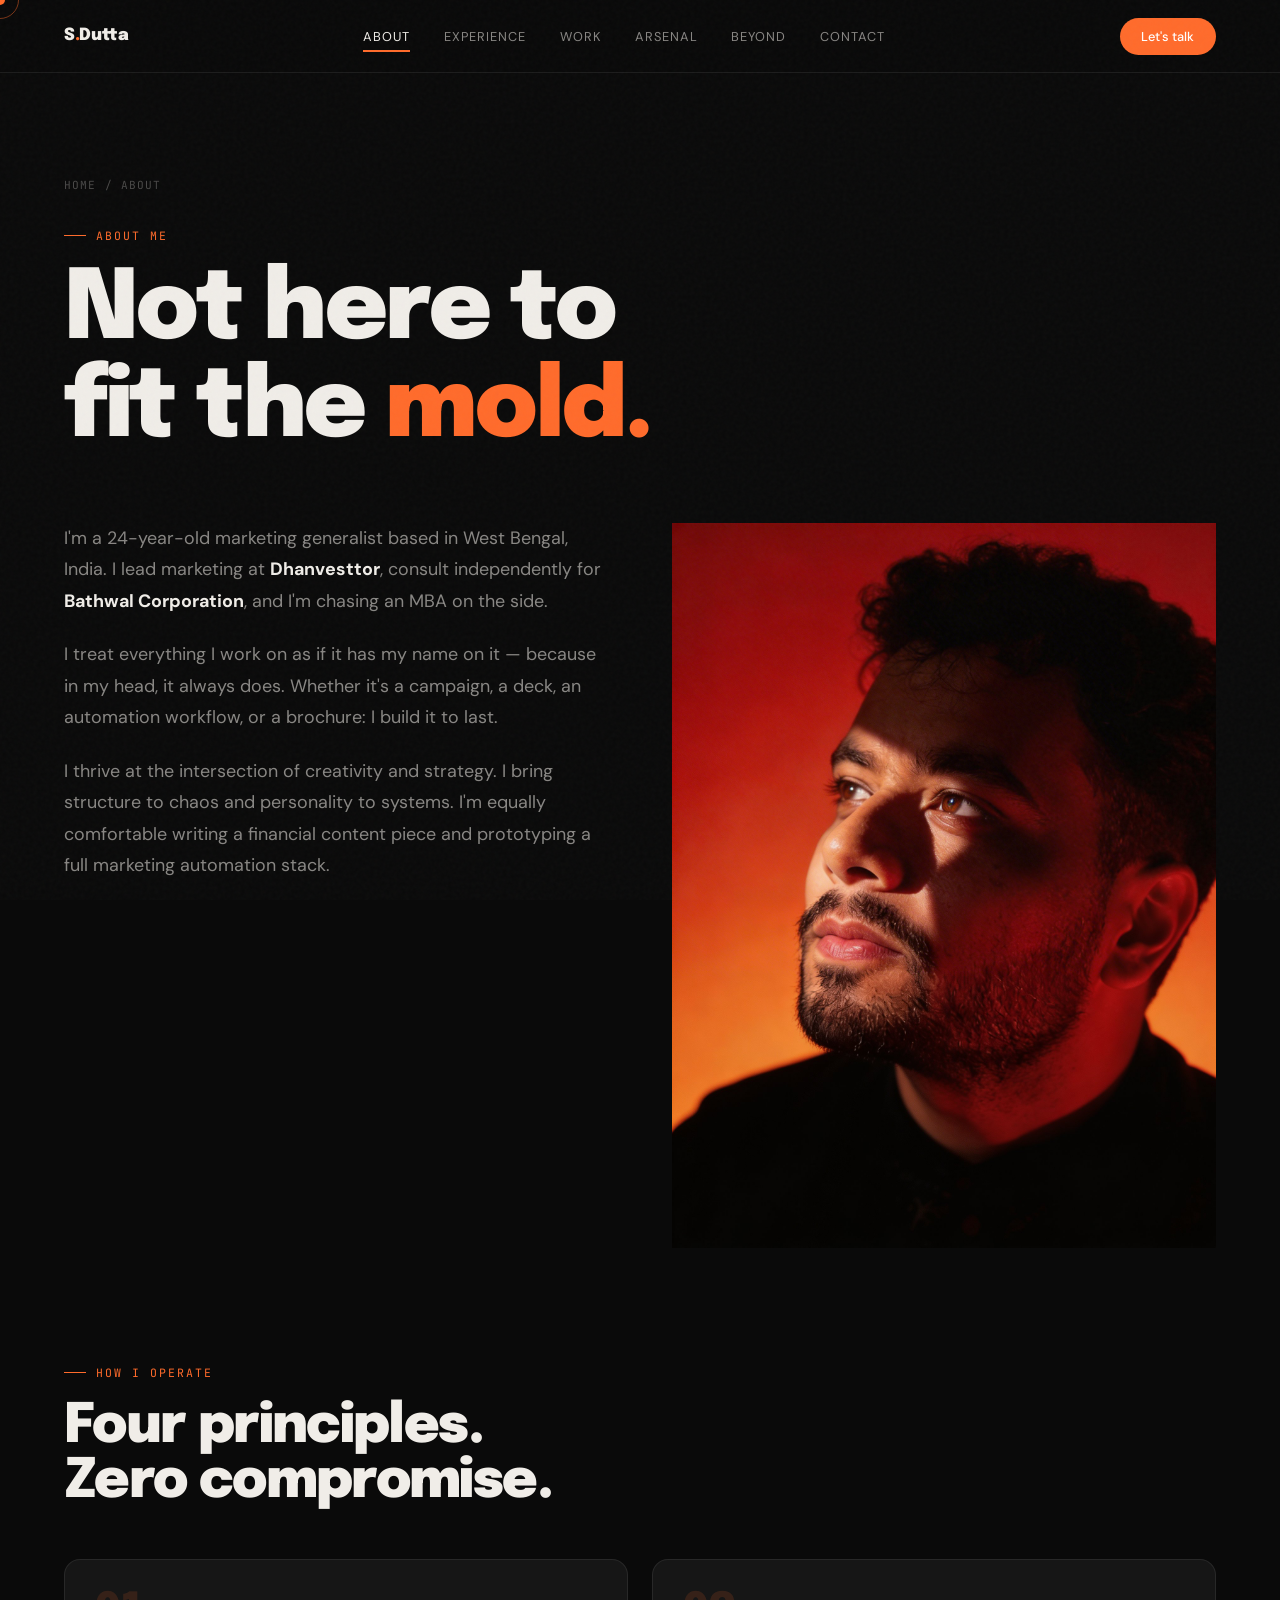
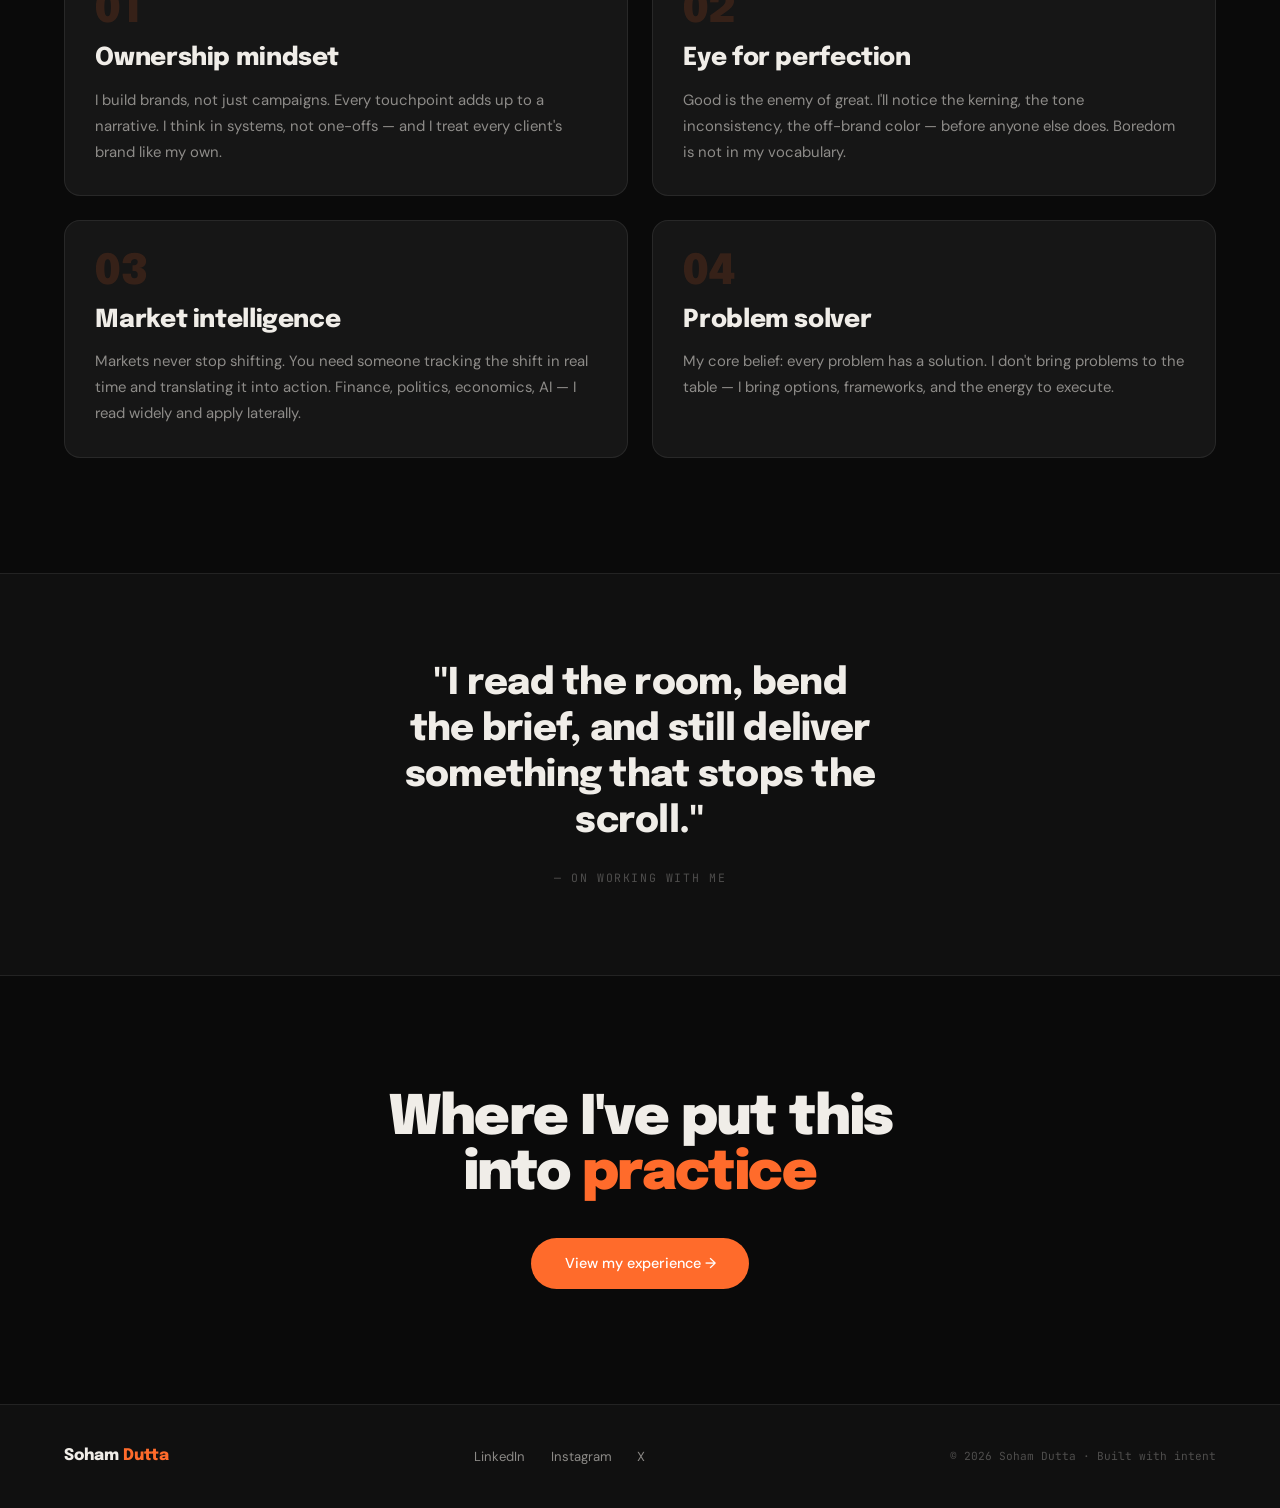
==== about.html @ 7a3a8f31 "Add files via upload" ====
<!DOCTYPE html>
<html lang="en">
<head>
<meta charset="UTF-8">
<meta name="viewport" content="width=device-width, initial-scale=1.0">
<title>About — Soham Dutta</title>
<meta name="description" content="About Soham Dutta: a 24-year-old marketing generalist from West Bengal, India, blending brand strategy, financial content and AI.">
<link rel="preconnect" href="https://fonts.googleapis.com">
<link href="https://fonts.googleapis.com/css2?family=Epilogue:wght@700;800;900&family=DM+Sans:wght@300;400;500;600&family=JetBrains+Mono:wght@400;600&display=swap" rel="stylesheet">
<link rel="stylesheet" href="style.css">
</head>
<body>

<div class="noise"></div>
<div class="scroll-progress"></div>
<div id="cursor"></div>
<div id="cursor-ring"></div>

<nav>
  <a href="index.html" class="nav-logo">S<span>.</span>Dutta</a>
  <div class="nav-links">
    <a href="about.html">About</a>
    <a href="experience.html">Experience</a>
    <a href="work.html">Work</a>
    <a href="skills.html">Arsenal</a>
    <a href="beyond.html">Beyond</a>
    <a href="contact.html">Contact</a>
  </div>
  <a href="contact.html" class="nav-cta">Let's talk</a>
  <button class="nav-toggle" aria-label="Menu">☰</button>
</nav>

<main>

<section class="page-hero">
  <div class="inner">
    <div class="breadcrumb"><a href="index.html">Home</a> / About</div>
    <div class="eyebrow">About me</div>
    <h1 class="h-xl reveal">Not here to<br>fit the <span class="accent">mold.</span></h1>
  </div>
</section>

<section class="section" style="padding-top:0">
  <div class="inner">
    <div class="grid-2" style="gap:4rem;align-items:start">
      <div>
        <p class="lede reveal">I'm a 24-year-old marketing generalist based in West Bengal, India. I lead marketing at <b style="color:var(--ink)">Dhanvesttor</b>, consult independently for <b style="color:var(--ink)">Bathwal Corporation</b>, and I'm chasing an MBA on the side.</p>
        <p class="lede reveal reveal-d1" style="margin-top:1.4rem">I treat everything I work on as if it has my name on it — because in my head, it always does. Whether it's a campaign, a deck, an automation workflow, or a brochure: I build it to last.</p>
        <p class="lede reveal reveal-d2" style="margin-top:1.4rem">I thrive at the intersection of creativity and strategy. I bring structure to chaos and personality to systems. I'm equally comfortable writing a financial content piece and prototyping a full marketing automation stack.</p>
      </div>
      <div class="reveal reveal-d1">
        <div class="portrait" style="width:100%">
          <img src="soham.jpg" alt="Soham Dutta">
        </div>
      </div>
    </div>
  </div>
</section>

<section class="section" style="padding-top:0">
  <div class="inner">
    <div class="eyebrow reveal">How I operate</div>
    <h2 class="h-lg reveal">Four principles.<br>Zero compromise.</h2>
    <div class="grid-2" style="margin-top:3rem">
      <div class="card reveal">
        <div class="proj-num">01</div>
        <h3 class="h-md">Ownership mindset</h3>
        <p style="color:var(--ink-muted);font-size:.93rem;margin-top:.8rem;line-height:1.75">I build brands, not just campaigns. Every touchpoint adds up to a narrative. I think in systems, not one-offs — and I treat every client's brand like my own.</p>
      </div>
      <div class="card reveal reveal-d1">
        <div class="proj-num">02</div>
        <h3 class="h-md">Eye for perfection</h3>
        <p style="color:var(--ink-muted);font-size:.93rem;margin-top:.8rem;line-height:1.75">Good is the enemy of great. I'll notice the kerning, the tone inconsistency, the off-brand color — before anyone else does. Boredom is not in my vocabulary.</p>
      </div>
      <div class="card reveal reveal-d2">
        <div class="proj-num">03</div>
        <h3 class="h-md">Market intelligence</h3>
        <p style="color:var(--ink-muted);font-size:.93rem;margin-top:.8rem;line-height:1.75">Markets never stop shifting. You need someone tracking the shift in real time and translating it into action. Finance, politics, economics, AI — I read widely and apply laterally.</p>
      </div>
      <div class="card reveal reveal-d3">
        <div class="proj-num">04</div>
        <h3 class="h-md">Problem solver</h3>
        <p style="color:var(--ink-muted);font-size:.93rem;margin-top:.8rem;line-height:1.75">My core belief: every problem has a solution. I don't bring problems to the table — I bring options, frameworks, and the energy to execute.</p>
      </div>
    </div>
  </div>
</section>

<section class="quote-band">
  <blockquote class="reveal">"I read the room, bend the brief, and still deliver something that stops the scroll."</blockquote>
  <cite class="reveal reveal-d1">— on working with me</cite>
</section>

<section class="section" style="text-align:center">
  <div class="inner">
    <h2 class="h-lg reveal">Where I've put this<br>into <span class="accent">practice</span></h2>
    <div class="reveal reveal-d1" style="margin-top:2.2rem">
      <a href="experience.html" class="btn btn-primary">View my experience →</a>
    </div>
  </div>
</section>

</main>

<footer>
  <div class="foot-name">Soham <span class="accent">Dutta</span></div>
  <div class="foot-links">
    <a href="#" target="_blank" rel="noopener">LinkedIn</a>
    <a href="#" target="_blank" rel="noopener">Instagram</a>
    <a href="#" target="_blank" rel="noopener">X</a>
  </div>
  <div class="foot-copy">© 2026 Soham Dutta · Built with intent</div>
</footer>

<script src="main.js"></script>
</body>
</html>
---- style.css ----
/* ==========================================================================
   SOHAM DUTTA — Marketing Generalist
   Design system: Terminal Dark / Signal Orange
   Edit tokens below to re-theme the whole site.
   ========================================================================== */

:root{
  --bg:          #0a0a0a;
  --bg-low:      #101010;
  --bg-mid:      #161616;
  --bg-high:     #1e1e1e;
  --ink:         #f0ede8;
  --ink-muted:   rgba(240,237,232,0.55);
  --ink-dim:     rgba(240,237,232,0.28);
  --orange:      #ff6b2b;
  --orange-deep: #e5551a;
  --orange-pale: rgba(255,107,43,0.12);
  --green:       #35d07f;
  --line:        rgba(255,255,255,0.08);
  --line-strong: rgba(255,255,255,0.14);

  --font-display:'Epilogue',sans-serif;
  --font-body:   'DM Sans',sans-serif;
  --font-mono:   'JetBrains Mono',monospace;

  --pad-x: clamp(1.25rem, 5vw, 5rem);
  --radius: 1rem;
  --radius-sm: .6rem;
}

*{margin:0;padding:0;box-sizing:border-box}
html{scroll-behavior:smooth}
body{
  background:var(--bg);
  color:var(--ink);
  font-family:var(--font-body);
  font-size:16px;
  line-height:1.65;
  overflow-x:hidden;
}
@media(hover:hover) and (pointer:fine){ body{cursor:none} body a, body button{cursor:none} }

::selection{background:var(--orange);color:#fff}
img{max-width:100%;display:block}
a{color:inherit;text-decoration:none}
ul{list-style:none}

/* ---- noise grain ------------------------------------------------------- */
.noise{position:fixed;inset:0;z-index:2000;pointer-events:none;opacity:.03;
  background-image:url("data:image/svg+xml,%3Csvg viewBox='0 0 256 256' xmlns='http://www.w3.org/2000/svg'%3E%3Cfilter id='n'%3E%3CfeTurbulence type='fractalNoise' baseFrequency='0.9' numOctaves='4' stitchTiles='stitch'/%3E%3C/filter%3E%3Crect width='100%25' height='100%25' filter='url(%23n)'/%3E%3C/svg%3E")}

/* ---- custom cursor ------------------------------------------------------ */
#cursor,#cursor-ring{position:fixed;pointer-events:none;border-radius:50%;transform:translate(-50%,-50%);z-index:9999}
#cursor{width:10px;height:10px;background:var(--orange);transition:width .2s,height .2s,background .2s}
#cursor-ring{width:38px;height:38px;border:1px solid rgba(255,107,43,.45);z-index:9998;transition:width .25s ease,height .25s ease,border-color .25s}
body.cursor-hover #cursor{width:16px;height:16px;background:#fff}
body.cursor-hover #cursor-ring{width:58px;height:58px;border-color:rgba(255,107,43,.9)}
@media(hover:none),(pointer:coarse){#cursor,#cursor-ring{display:none}}

/* ---- scroll progress ---------------------------------------------------- */
.scroll-progress{position:fixed;top:0;left:0;height:2px;width:0;background:var(--orange);z-index:1500;transition:width .08s linear}

/* ---- ticker (signature) ------------------------------------------------- */
.ticker{border-top:1px solid var(--line);border-bottom:1px solid var(--line);
  background:var(--bg-low);overflow:hidden;white-space:nowrap;padding:.55rem 0;position:relative}
.ticker-track{display:inline-flex;gap:2.75rem;animation:ticker 36s linear infinite;will-change:transform}
.ticker:hover .ticker-track{animation-play-state:paused}
@keyframes ticker{from{transform:translateX(0)}to{transform:translateX(-50%)}}
.tick{font-family:var(--font-mono);font-size:.74rem;letter-spacing:.06em;color:var(--ink-muted);display:inline-flex;align-items:center;gap:.5rem}
.tick b{color:var(--ink);font-weight:600}
.tick .up{color:var(--green)} .tick .hot{color:var(--orange)}

/* ---- nav ----------------------------------------------------------------- */
nav{position:fixed;top:0;left:0;right:0;z-index:1000;
  display:flex;justify-content:space-between;align-items:center;
  padding:1.1rem var(--pad-x);
  background:rgba(10,10,10,.72);backdrop-filter:blur(18px);-webkit-backdrop-filter:blur(18px);
  border-bottom:1px solid var(--line)}
.nav-logo{font-family:var(--font-display);font-weight:900;font-size:1.05rem;letter-spacing:-.02em}
.nav-logo span{color:var(--orange)}
.nav-links{display:flex;gap:2.1rem;align-items:center}
.nav-links a{font-size:.8rem;letter-spacing:.08em;text-transform:uppercase;color:var(--ink-muted);position:relative;transition:color .25s}
.nav-links a::after{content:'';position:absolute;left:0;bottom:-5px;width:0;height:1.5px;background:var(--orange);transition:width .3s}
.nav-links a:hover,.nav-links a.active{color:var(--ink)}
.nav-links a:hover::after,.nav-links a.active::after{width:100%}
.nav-cta{background:var(--orange);color:#fff;padding:.5rem 1.35rem;border-radius:2rem;font-size:.8rem;font-weight:500;transition:transform .25s,box-shadow .25s}
.nav-cta:hover{transform:translateY(-2px);box-shadow:0 8px 28px rgba(255,107,43,.35)}

/* mobile nav */
.nav-toggle{display:none;background:none;border:none;color:var(--ink);font-size:1.4rem;line-height:1}
@media(max-width:820px){
  .nav-links{position:fixed;inset:0;top:0;background:rgba(10,10,10,.97);flex-direction:column;justify-content:center;gap:2rem;
    transform:translateY(-100%);transition:transform .4s cubic-bezier(.7,0,.3,1);z-index:-1;padding-top:2rem}
  .nav-links.open{transform:translateY(0)}
  .nav-links a{font-size:1.15rem}
  .nav-toggle{display:block;z-index:10}
  .nav-cta{display:none}
}

/* ---- page shell ----------------------------------------------------------- */
main{padding-top:64px}
.section{padding:clamp(4rem,9vw,7.5rem) var(--pad-x);position:relative}
.inner{max-width:1180px;margin:0 auto}
.eyebrow{font-family:var(--font-mono);font-size:.72rem;letter-spacing:.18em;text-transform:uppercase;color:var(--orange);margin-bottom:1.1rem;display:flex;align-items:center;gap:.6rem}
.eyebrow::before{content:'';width:22px;height:1px;background:var(--orange)}
h1,h2,h3{font-family:var(--font-display);letter-spacing:-.03em;line-height:1.02}
.h-xl{font-size:clamp(2.7rem,7.5vw,6rem);font-weight:900}
.h-lg{font-size:clamp(2.1rem,4.5vw,3.4rem);font-weight:900}
.h-md{font-size:clamp(1.2rem,2.2vw,1.55rem);font-weight:800;letter-spacing:-.015em;line-height:1.25}
.lede{font-size:clamp(1rem,1.4vw,1.15rem);color:var(--ink-muted);max-width:56ch;line-height:1.75}
.accent{color:var(--orange)}

/* ---- buttons -------------------------------------------------------------- */
.btn{display:inline-flex;align-items:center;gap:.55rem;padding:.85rem 2.1rem;border-radius:2rem;
  font-size:.9rem;font-weight:500;font-family:var(--font-body);border:none;transition:transform .25s,box-shadow .25s,background .25s;will-change:transform}
.btn-primary{background:var(--orange);color:#fff}
.btn-primary:hover{background:var(--orange-deep);box-shadow:0 10px 34px rgba(255,107,43,.35)}
.btn-ghost{background:transparent;border:1px solid var(--line-strong);color:var(--ink)}
.btn-ghost:hover{border-color:rgba(255,107,43,.5);background:var(--orange-pale)}

/* ---- cards ----------------------------------------------------------------- */
.card{background:var(--bg-mid);border:1px solid var(--line);border-radius:var(--radius);padding:1.9rem;
  transition:transform .35s ease,border-color .35s,background .35s;position:relative;overflow:hidden}
.card:hover{transform:translateY(-4px);border-color:rgba(255,107,43,.3);background:var(--bg-high)}
.card::after{content:'';position:absolute;left:0;right:0;bottom:0;height:2px;transform:scaleX(0);transform-origin:left;
  background:linear-gradient(90deg,var(--orange),transparent);transition:transform .45s ease}
.card:hover::after{transform:scaleX(1)}

.chip{display:inline-block;font-family:var(--font-mono);font-size:.66rem;letter-spacing:.05em;text-transform:uppercase;
  color:var(--ink-dim);border:1px solid var(--line);border-radius:2rem;padding:.22rem .68rem;margin:.18rem .18rem 0 0}
.chip-hot{color:var(--orange);border-color:rgba(255,107,43,.35);background:var(--orange-pale)}

/* ---- grids ------------------------------------------------------------------ */
.grid-2{display:grid;grid-template-columns:1fr 1fr;gap:1.5rem}
.grid-3{display:grid;grid-template-columns:repeat(3,1fr);gap:1.5rem}
@media(max-width:900px){.grid-3{grid-template-columns:1fr 1fr}}
@media(max-width:640px){.grid-2,.grid-3{grid-template-columns:1fr}}

/* ---- reveal animation -------------------------------------------------------- */
.reveal{opacity:0;transform:translateY(26px);transition:opacity .7s ease,transform .7s cubic-bezier(.22,1,.36,1)}
.reveal.in{opacity:1;transform:translateY(0)}
.reveal-d1{transition-delay:.08s}.reveal-d2{transition-delay:.16s}.reveal-d3{transition-delay:.24s}
@media(prefers-reduced-motion:reduce){
  .reveal{opacity:1;transform:none;transition:none}
  .ticker-track{animation:none}
  *{scroll-behavior:auto!important}
}

/* ---- hero v2 · "The Uptrend" ------------------------------------------------------ */
.hero-grid-bg{position:absolute;inset:0;pointer-events:none;
  background-image:linear-gradient(var(--line) 1px,transparent 1px),linear-gradient(90deg,var(--line) 1px,transparent 1px);
  background-size:64px 64px;mask-image:radial-gradient(ellipse 90% 80% at 50% 40%,black 30%,transparent 75%);opacity:.5}
.hero-status{display:inline-flex;align-items:center;gap:.55rem;border:1px solid var(--line);border-radius:2rem;
  padding:.32rem 1rem .32rem .4rem;font-family:var(--font-mono);font-size:.68rem;letter-spacing:.1em;text-transform:uppercase;color:var(--ink-muted);background:rgba(10,10,10,.6);backdrop-filter:blur(8px)}
.status-avatar{width:26px;height:26px;border-radius:50%;object-fit:cover;object-position:center 20%;border:1px solid rgba(255,107,43,.5)}
.hero-status .dot{width:7px;height:7px;border-radius:50%;background:var(--green);animation:pulse 2s infinite}
@keyframes pulse{0%,100%{opacity:1}50%{opacity:.3}}

.hero2{min-height:100svh;display:flex;flex-direction:column;justify-content:center;position:relative;
  overflow:hidden;padding:5.5rem var(--pad-x) 0}
.hero2::before{content:'';position:absolute;top:8%;left:-12%;width:60%;height:55%;pointer-events:none;z-index:0;
  background:radial-gradient(ellipse at center,rgba(255,107,43,.09) 0%,transparent 65%)}
.hero2::after{content:'';position:absolute;top:-10%;right:-5%;width:40%;height:45%;pointer-events:none;z-index:0;
  background:radial-gradient(ellipse at center,rgba(255,107,43,.06) 0%,transparent 70%)}
.hero2-inner{position:relative;z-index:2;max-width:1180px;margin:0 auto;width:100%}
.hero2-top{display:flex;justify-content:space-between;align-items:center;gap:1rem;margin-bottom:clamp(1.6rem,3.5vh,3rem);flex-wrap:wrap}
.hero2-coord{font-family:var(--font-mono);font-size:.64rem;letter-spacing:.14em;color:var(--ink-dim)}

.hero2-title{display:flex;flex-direction:column;margin:0}
.ht-line{display:block;font-family:var(--font-display);font-weight:900;text-transform:uppercase;
  font-size:clamp(3rem,11.5vw,8.6rem);line-height:.95;letter-spacing:-.035em}
.ht-solid{color:var(--ink)}
.ht-outline{color:transparent;-webkit-text-stroke:2px rgba(240,237,232,.85);paint-order:stroke}
@supports not (-webkit-text-stroke:2px #fff){.ht-outline{color:var(--ink-muted)}}
.ht-accent{color:var(--orange);display:flex;align-items:baseline;gap:.15em;min-height:1em}
.ht-accent .roto{white-space:nowrap}
.ht-accent .caret{animation:pulse 1.1s steps(2) infinite;font-size:.55em;transform:translateY(-.1em)}

.hero2-bottom{display:flex;justify-content:space-between;align-items:flex-end;gap:2.5rem;
  margin-top:clamp(1.8rem,4vh,3.2rem);flex-wrap:wrap}
.hero2-lede{font-size:clamp(.95rem,1.3vw,1.1rem);color:var(--ink-muted);max-width:44ch;line-height:1.75}
.hero2-actions{display:flex;gap:1rem;flex-wrap:wrap}

/* chart */
.hero2-chart{position:absolute;left:0;right:0;bottom:0;height:min(58vh,520px);z-index:0;pointer-events:none}
.hero2-chart svg{width:100%;height:100%;display:block}
.chart-tag{position:absolute;font-family:var(--font-mono);font-size:.62rem;letter-spacing:.1em;color:var(--orange);
  opacity:0;transform:translateY(8px);transition:opacity .6s ease,transform .6s ease;text-shadow:0 0 18px rgba(255,107,43,.6)}
.chart-tag.on{opacity:.85;transform:translateY(0)}
@keyframes ringPulse{0%{r:5;opacity:.8}100%{r:22;opacity:0}}

/* market strip */
.hero2-strip{position:relative;z-index:2;display:flex;gap:2.4rem;align-items:center;flex-wrap:wrap;
  max-width:1180px;margin:clamp(2rem,5vh,4rem) auto 0;width:100%;
  border-top:1px solid var(--line);padding:1.1rem 0 1.4rem;
  font-family:var(--font-mono);font-size:.7rem;letter-spacing:.08em;color:var(--ink-muted)}
.strip-item b{color:var(--ink-dim);font-weight:400;margin-right:.45rem}
.strip-item .up{color:var(--green);font-style:normal}
.strip-scroll{margin-left:auto;color:var(--ink-dim);animation:pulse 2.4s infinite}

@media(max-width:700px){
  .hero2{padding-top:5rem;min-height:100svh}
  .hero2-coord{display:none}
  .ht-line{font-size:clamp(2.9rem,15vw,5rem)}
  .hero2-bottom{flex-direction:column;align-items:flex-start;gap:1.6rem}
  .hero2-chart{height:44vh;opacity:.85}
  .chart-tag:nth-of-type(odd){display:none}
  .hero2-strip{gap:1.2rem;font-size:.62rem}
  .strip-scroll{display:none}
}

/* ---- footer --------------------------------------------------------------------- */
footer{border-top:1px solid var(--line);padding:2.4rem var(--pad-x);display:flex;justify-content:space-between;align-items:center;gap:1rem;flex-wrap:wrap;background:var(--bg-low)}
.foot-name{font-family:var(--font-display);font-weight:800}
.foot-links{display:flex;gap:1.6rem}
.foot-links a{font-size:.82rem;color:var(--ink-muted);transition:color .25s}
.foot-links a:hover{color:var(--orange)}
.foot-copy{font-family:var(--font-mono);font-size:.7rem;color:var(--ink-dim)}

/* ---- experience timeline ---------------------------------------------------------- */
.xp-list{display:flex;flex-direction:column;gap:1.4rem;margin-top:3rem}
.xp{display:grid;grid-template-columns:170px 1fr;gap:2rem;background:var(--bg-mid);border:1px solid var(--line);
  border-radius:var(--radius);padding:2.1rem 2.4rem;transition:border-color .3s,transform .3s;position:relative;overflow:hidden}
.xp::before{content:'';position:absolute;left:0;top:0;bottom:0;width:3px;background:transparent;transition:background .3s}
.xp:hover{border-color:rgba(255,107,43,.3);transform:translateX(4px)}
.xp:hover::before{background:var(--orange)}
.xp.current{background:rgba(255,107,43,.05);border-color:rgba(255,107,43,.22)}
.xp.current::before{background:var(--orange)}
.xp-when{font-family:var(--font-mono);font-size:.74rem;color:var(--ink-dim);letter-spacing:.04em;padding-top:.35rem}
.xp-when b{display:block;color:var(--orange);margin-bottom:.3rem;font-weight:600}
.xp-role{font-family:var(--font-display);font-weight:800;font-size:1.2rem;letter-spacing:-.015em}
.xp-org{color:var(--orange);font-weight:500;font-size:.92rem;margin:.25rem 0 .8rem}
.xp-desc{color:var(--ink-muted);font-size:.93rem;line-height:1.75}
.xp-tags{margin-top:1rem}
@media(max-width:700px){.xp{grid-template-columns:1fr;gap:.9rem;padding:1.6rem}}

/* ---- project cards ------------------------------------------------------------------ */
.proj-featured{display:grid;grid-template-columns:1.1fr .9fr;gap:2.6rem;align-items:center;
  background:linear-gradient(140deg,rgba(255,107,43,.08),var(--bg-mid) 55%);
  border:1px solid rgba(255,107,43,.25);border-radius:1.25rem;padding:2.8rem;margin-bottom:2rem;position:relative;overflow:hidden}
.proj-featured .badge{position:absolute;top:1.4rem;right:1.4rem;font-family:var(--font-mono);font-size:.62rem;
  letter-spacing:.12em;text-transform:uppercase;color:var(--orange);border:1px solid rgba(255,107,43,.4);border-radius:2rem;padding:.3rem .8rem}
@media(max-width:850px){.proj-featured{grid-template-columns:1fr;padding:1.8rem}}
.proj-visual{background:var(--bg);border:1px solid var(--line-strong);border-radius:.9rem;padding:1.4rem;font-family:var(--font-mono);font-size:.72rem;line-height:2;color:var(--ink-muted)}
.proj-visual .ln .p{color:var(--orange)} .proj-visual .ln .g{color:var(--green)}
.proj-num{font-family:var(--font-display);font-size:2.6rem;font-weight:900;color:rgba(255,107,43,.14);line-height:1;margin-bottom:.7rem}

/* ---- case study ---------------------------------------------------------------------- */
.case-hero{padding:clamp(4rem,8vw,6rem) var(--pad-x) 3rem}
.case-meta{display:flex;gap:2.6rem;flex-wrap:wrap;margin-top:2.4rem;padding-top:1.8rem;border-top:1px solid var(--line)}
.case-meta div{min-width:130px}
.cm-label{font-family:var(--font-mono);font-size:.64rem;letter-spacing:.12em;text-transform:uppercase;color:var(--ink-dim)}
.cm-value{font-weight:600;margin-top:.3rem;font-size:.94rem}
.flow{display:grid;grid-template-columns:repeat(4,1fr);gap:0;margin-top:2.5rem;border:1px solid var(--line);border-radius:var(--radius);overflow:hidden}
.flow-step{padding:1.7rem 1.5rem;border-right:1px solid var(--line);background:var(--bg-mid);position:relative}
.flow-step:last-child{border-right:none}
.flow-step:hover{background:var(--bg-high)}
.fs-num{font-family:var(--font-mono);font-size:.68rem;color:var(--orange);letter-spacing:.1em}
.fs-title{font-family:var(--font-display);font-weight:800;margin:.5rem 0 .45rem;font-size:1rem}
.fs-desc{font-size:.82rem;color:var(--ink-muted);line-height:1.6}
@media(max-width:850px){.flow{grid-template-columns:1fr 1fr}.flow-step{border-bottom:1px solid var(--line)}}
@media(max-width:520px){.flow{grid-template-columns:1fr}}
.shot-placeholder{background:var(--bg-mid);border:1px dashed var(--line-strong);border-radius:var(--radius);
  aspect-ratio:16/9;display:flex;flex-direction:column;align-items:center;justify-content:center;gap:.6rem;color:var(--ink-dim);font-family:var(--font-mono);font-size:.78rem;text-align:center;padding:1rem}

/* ---- skills ---------------------------------------------------------------------------- */
.skill-group{margin-bottom:2.6rem}
.skill-group h3{margin-bottom:1.1rem;display:flex;align-items:baseline;gap:.8rem}
.skill-group h3 .k{font-family:var(--font-mono);font-size:.7rem;color:var(--orange);letter-spacing:.1em}
.skill-cloud{display:flex;flex-wrap:wrap;gap:.55rem}
.skill-pill{font-size:.85rem;padding:.5rem 1.15rem;border:1px solid var(--line);border-radius:2rem;color:var(--ink-muted);
  transition:all .25s;background:var(--bg-mid)}
.skill-pill:hover{border-color:rgba(255,107,43,.45);color:var(--ink);transform:translateY(-2px);background:var(--orange-pale)}

/* ---- quote band -------------------------------------------------------------------------- */
.quote-band{background:var(--bg-low);border-top:1px solid var(--line);border-bottom:1px solid var(--line);
  padding:clamp(3.5rem,7vw,5.5rem) var(--pad-x);text-align:center}
.quote-band blockquote{font-family:var(--font-display);font-weight:800;font-size:clamp(1.4rem,3.2vw,2.3rem);
  letter-spacing:-.02em;max-width:22ch;margin:0 auto;line-height:1.25}
.quote-band cite{display:block;margin-top:1.4rem;font-style:normal;font-family:var(--font-mono);font-size:.72rem;
  letter-spacing:.14em;text-transform:uppercase;color:var(--ink-dim)}

/* ---- contact ---------------------------------------------------------------------------- */
.contact-grid{display:grid;grid-template-columns:1fr 1fr;gap:4rem;align-items:start}
@media(max-width:850px){.contact-grid{grid-template-columns:1fr;gap:2.5rem}}
.contact-link{display:flex;align-items:center;gap:1.1rem;background:var(--bg-mid);border:1px solid var(--line);
  border-radius:.9rem;padding:1.15rem 1.4rem;transition:all .3s;margin-bottom:.9rem}
.contact-link:hover{border-color:rgba(255,107,43,.4);transform:translateX(5px);background:var(--bg-high)}
.cl-icon{width:42px;height:42px;flex-shrink:0;background:var(--orange-pale);border-radius:.6rem;display:flex;
  align-items:center;justify-content:center;color:var(--orange);font-size:1.05rem}
.cl-label{font-family:var(--font-mono);font-size:.62rem;color:var(--ink-dim);text-transform:uppercase;letter-spacing:.08em}
.cl-value{font-weight:500;font-size:.94rem;margin-top:.1rem}
.svc-list li{padding:.9rem 0;border-bottom:1px solid var(--line);display:flex;justify-content:space-between;
  align-items:center;color:var(--ink-muted);font-size:.95rem;transition:color .25s,padding-left .25s}
.svc-list li:hover{color:var(--ink);padding-left:.5rem}
.svc-list li::after{content:'→';color:var(--orange)}

/* ---- marquee word band -------------------------------------------------------------------- */
.word-band{overflow:hidden;white-space:nowrap;padding:1.6rem 0;border-top:1px solid var(--line);border-bottom:1px solid var(--line)}
.word-track{display:inline-flex;gap:2.2rem;animation:ticker 28s linear infinite}
.word-track span{font-family:var(--font-display);font-weight:900;font-size:clamp(1.3rem,3vw,2rem);
  letter-spacing:-.02em;color:var(--ink-dim)}
.word-track span.lit{color:var(--orange)}

/* ---- page hero (interior pages) ------------------------------------------------------------- */
.page-hero{padding:clamp(4.5rem,9vw,7rem) var(--pad-x) clamp(2.5rem,5vw,4rem)}
.breadcrumb{font-family:var(--font-mono);font-size:.7rem;letter-spacing:.1em;text-transform:uppercase;color:var(--ink-dim);margin-bottom:2rem}
.breadcrumb a{color:var(--ink-dim);transition:color .2s}
.breadcrumb a:hover{color:var(--orange)}
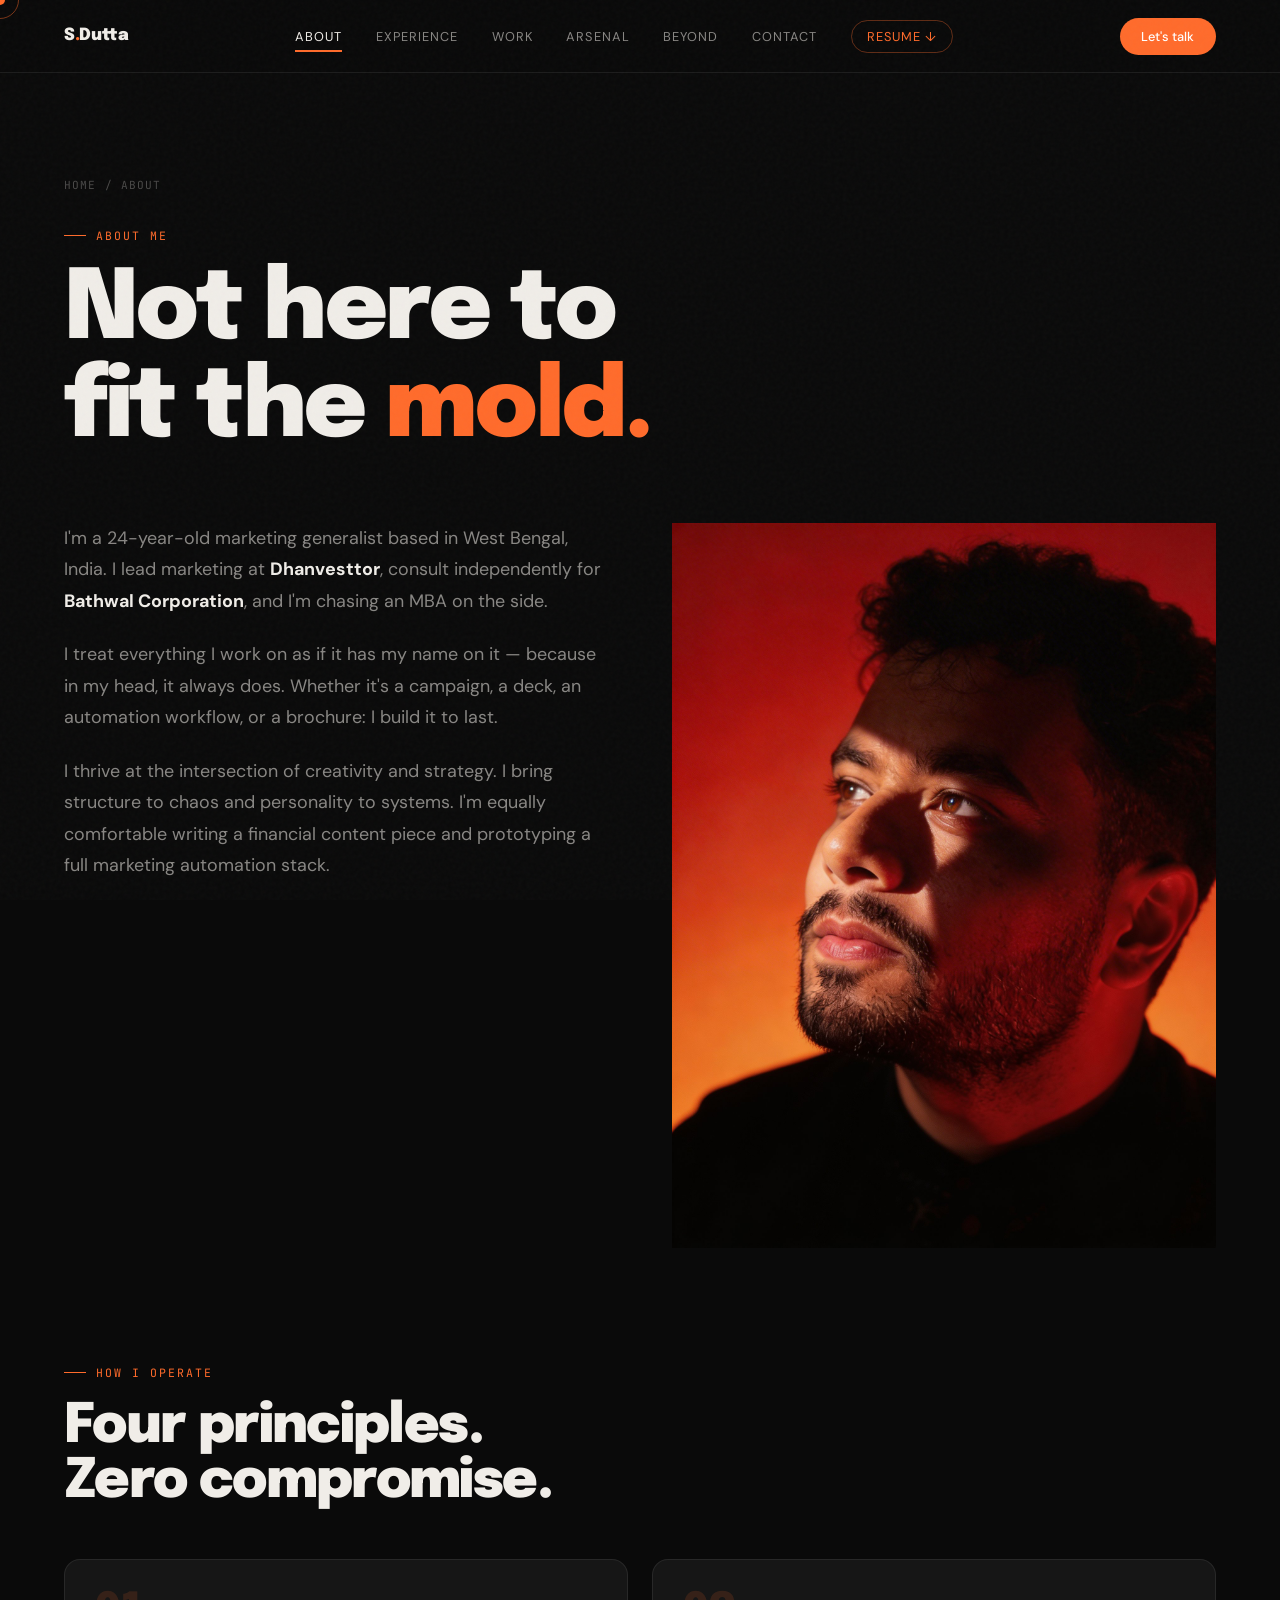
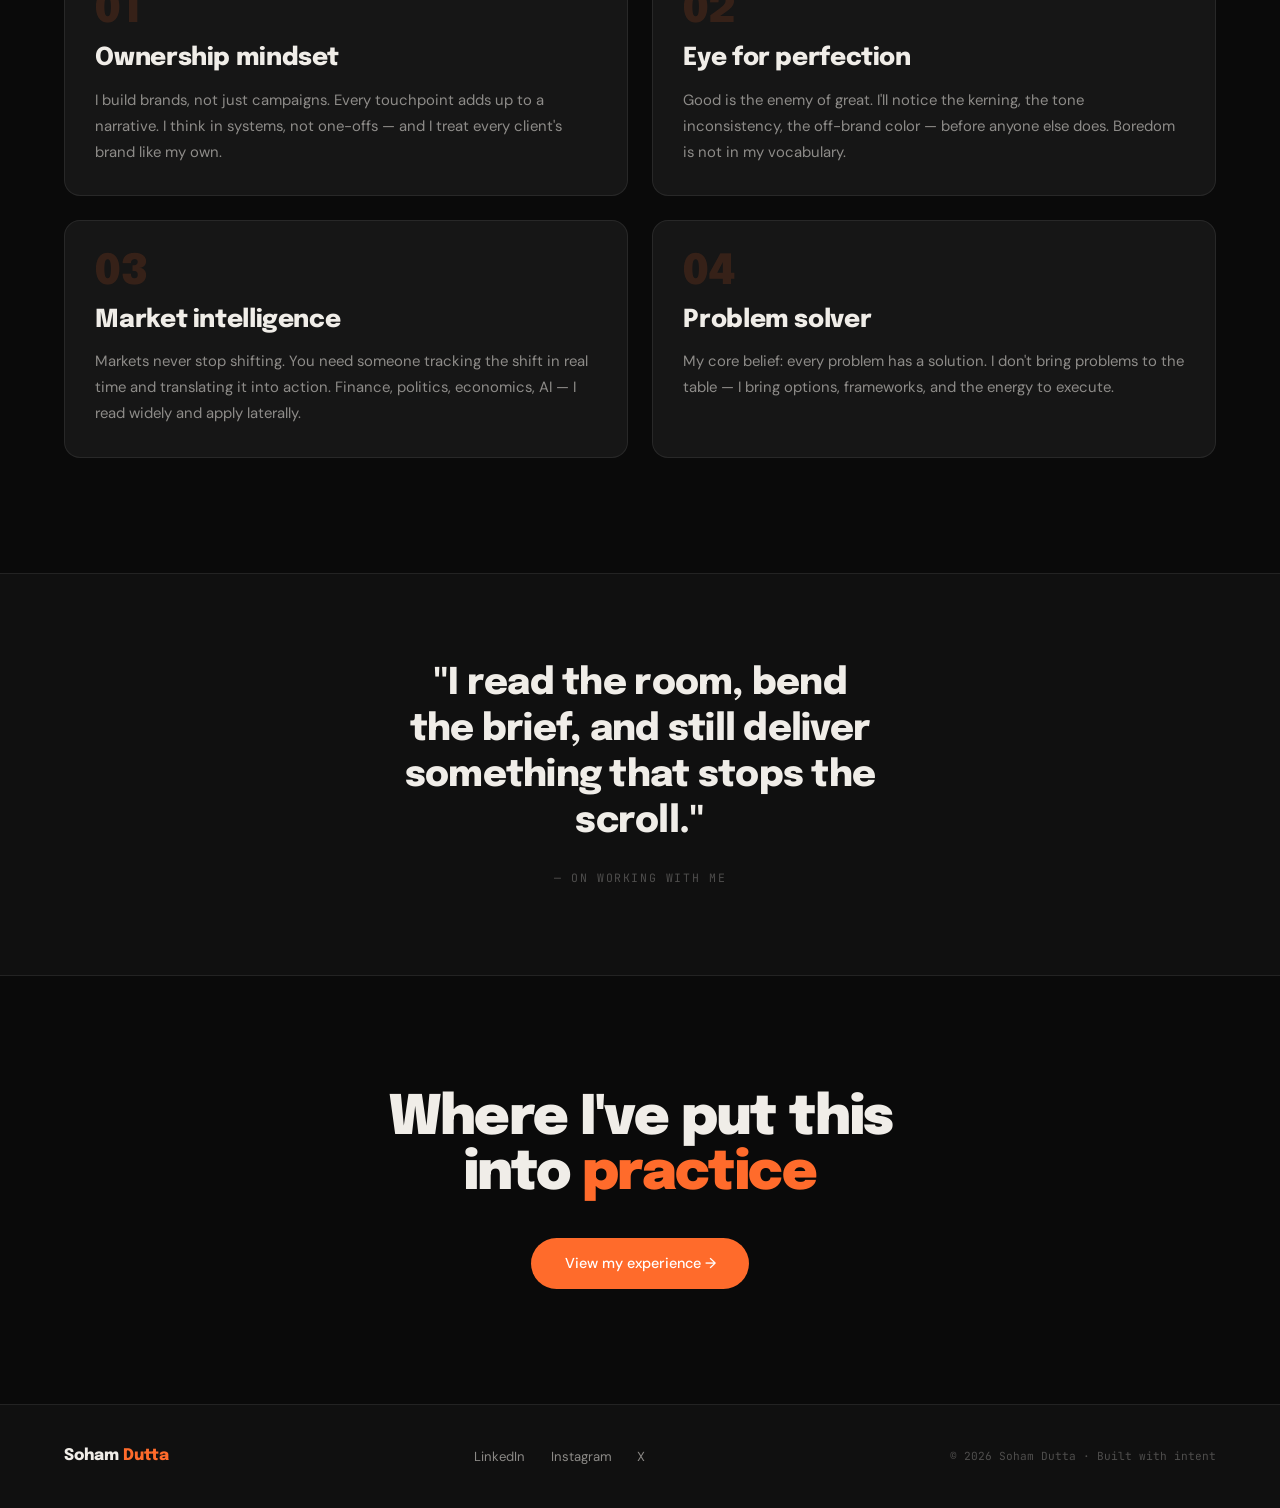
==== commit 05a09cf2: "Add files via upload" ====
--- a/about.html
+++ b/about.html
@@ -25,6 +25,7 @@
     <a href="skills.html">Arsenal</a>
     <a href="beyond.html">Beyond</a>
     <a href="contact.html">Contact</a>
+    <a href="resume.pdf" class="nav-dl" download>Resume ↓</a>
   </div>
   <a href="contact.html" class="nav-cta">Let's talk</a>
   <button class="nav-toggle" aria-label="Menu">☰</button>
--- a/style.css
+++ b/style.css
@@ -88,11 +88,16 @@
 
 /* mobile nav */
 .nav-toggle{display:none;background:none;border:none;color:var(--ink);font-size:1.4rem;line-height:1}
+body.nav-open{overflow:hidden}
 @media(max-width:820px){
-  .nav-links{position:fixed;inset:0;top:0;background:rgba(10,10,10,.97);flex-direction:column;justify-content:center;gap:2rem;
-    transform:translateY(-100%);transition:transform .4s cubic-bezier(.7,0,.3,1);z-index:-1;padding-top:2rem}
-  .nav-links.open{transform:translateY(0)}
-  .nav-links a{font-size:1.15rem}
+  .nav-links{position:absolute;top:100%;left:0;right:0;height:100svh;
+    background:rgba(10,10,10,.98);backdrop-filter:blur(14px);-webkit-backdrop-filter:blur(14px);
+    flex-direction:column;justify-content:flex-start;align-items:flex-start;
+    padding:3rem var(--pad-x) 0;gap:2rem;border-top:1px solid var(--line);
+    opacity:0;visibility:hidden;pointer-events:none;transform:translateY(-8px);
+    transition:opacity .3s ease,transform .3s ease,visibility 0s .3s}
+  .nav-links.open{opacity:1;visibility:visible;pointer-events:auto;transform:translateY(0);transition:opacity .3s ease,transform .3s ease}
+  .nav-links a{font-size:1.35rem;font-family:var(--font-display);font-weight:800;letter-spacing:-.01em}
   .nav-toggle{display:block;z-index:10}
   .nav-cta{display:none}
 }
@@ -156,7 +161,7 @@
 .hero-status .dot{width:7px;height:7px;border-radius:50%;background:var(--green);animation:pulse 2s infinite}
 @keyframes pulse{0%,100%{opacity:1}50%{opacity:.3}}
 
-.hero2{min-height:100svh;display:flex;flex-direction:column;justify-content:center;position:relative;
+.hero2{min-height:calc(100svh - 64px);display:flex;flex-direction:column;justify-content:center;position:relative;
   overflow:hidden;padding:5.5rem var(--pad-x) 0}
 .hero2::before{content:'';position:absolute;top:8%;left:-12%;width:60%;height:55%;pointer-events:none;z-index:0;
   background:radial-gradient(ellipse at center,rgba(255,107,43,.09) 0%,transparent 65%)}
@@ -199,13 +204,16 @@
 .strip-scroll{margin-left:auto;color:var(--ink-dim);animation:pulse 2.4s infinite}
 
 @media(max-width:700px){
-  .hero2{padding-top:5rem;min-height:100svh}
+  .hero2{min-height:calc(100svh - 64px);justify-content:flex-start;padding-top:4.8rem}
+  .hero2-top{margin-bottom:1.2rem}
   .hero2-coord{display:none}
   .ht-line{font-size:clamp(2.9rem,15vw,5rem)}
-  .hero2-bottom{flex-direction:column;align-items:flex-start;gap:1.6rem}
-  .hero2-chart{height:44vh;opacity:.85}
+  .ht-accent{font-size:clamp(2.3rem,12vw,5rem)}
+  .hero2-bottom{flex-direction:column;align-items:flex-start;gap:1.3rem;margin-top:1.4rem}
+  .hero2-lede{font-size:.95rem}
+  .hero2-chart{height:32svh;opacity:.75}
   .chart-tag:nth-of-type(odd){display:none}
-  .hero2-strip{gap:1.2rem;font-size:.62rem}
+  .hero2-strip{margin-top:auto;padding:.85rem 0 1rem;gap:.8rem 1.3rem;font-size:.58rem}
   .strip-scroll{display:none}
 }
 
@@ -307,3 +315,8 @@
 .breadcrumb{font-family:var(--font-mono);font-size:.7rem;letter-spacing:.1em;text-transform:uppercase;color:var(--ink-dim);margin-bottom:2rem}
 .breadcrumb a{color:var(--ink-dim);transition:color .2s}
 .breadcrumb a:hover{color:var(--orange)}
+
+/* ---- resume download link ------------------------------------------------------------ */
+.nav-dl{color:var(--orange)!important;border:1px solid rgba(255,107,43,.35);border-radius:2rem;padding:.3rem .95rem}
+.nav-dl:hover{background:var(--orange-pale)}
+.nav-dl::after{display:none!important}
